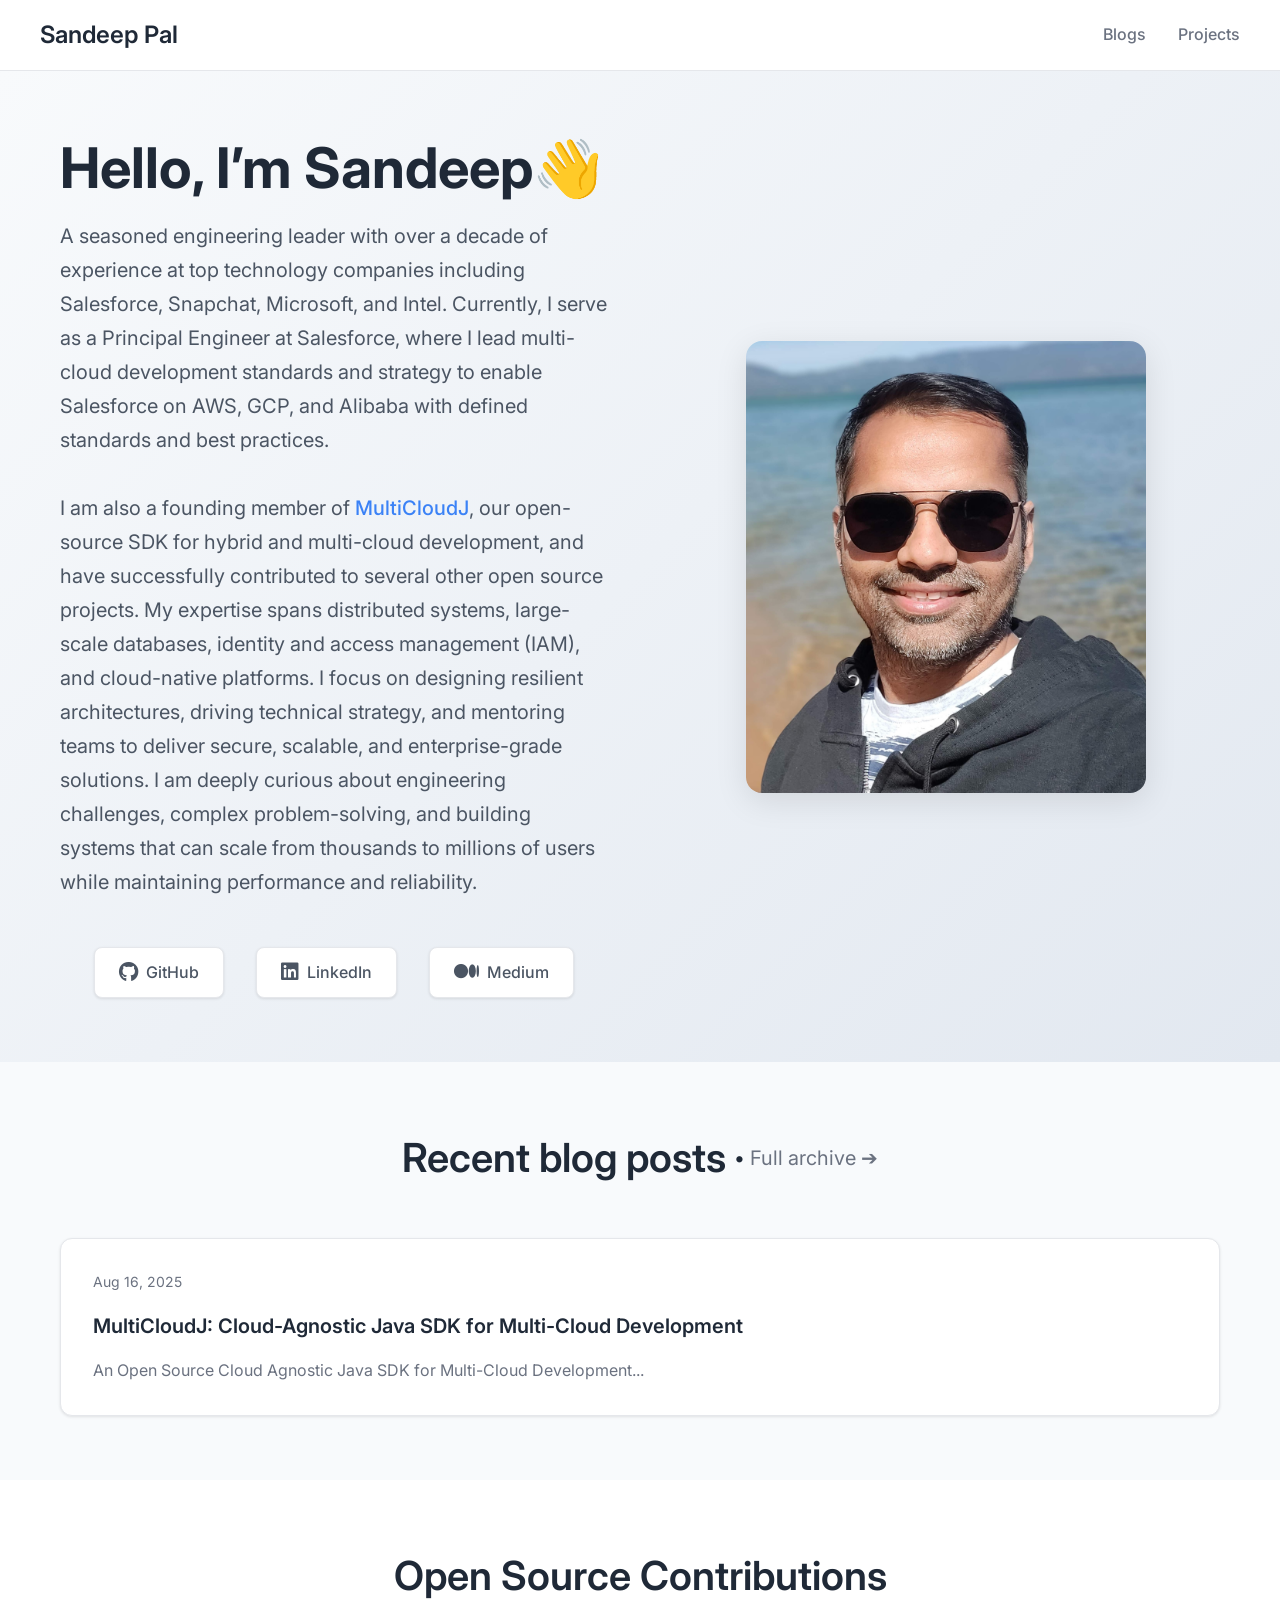
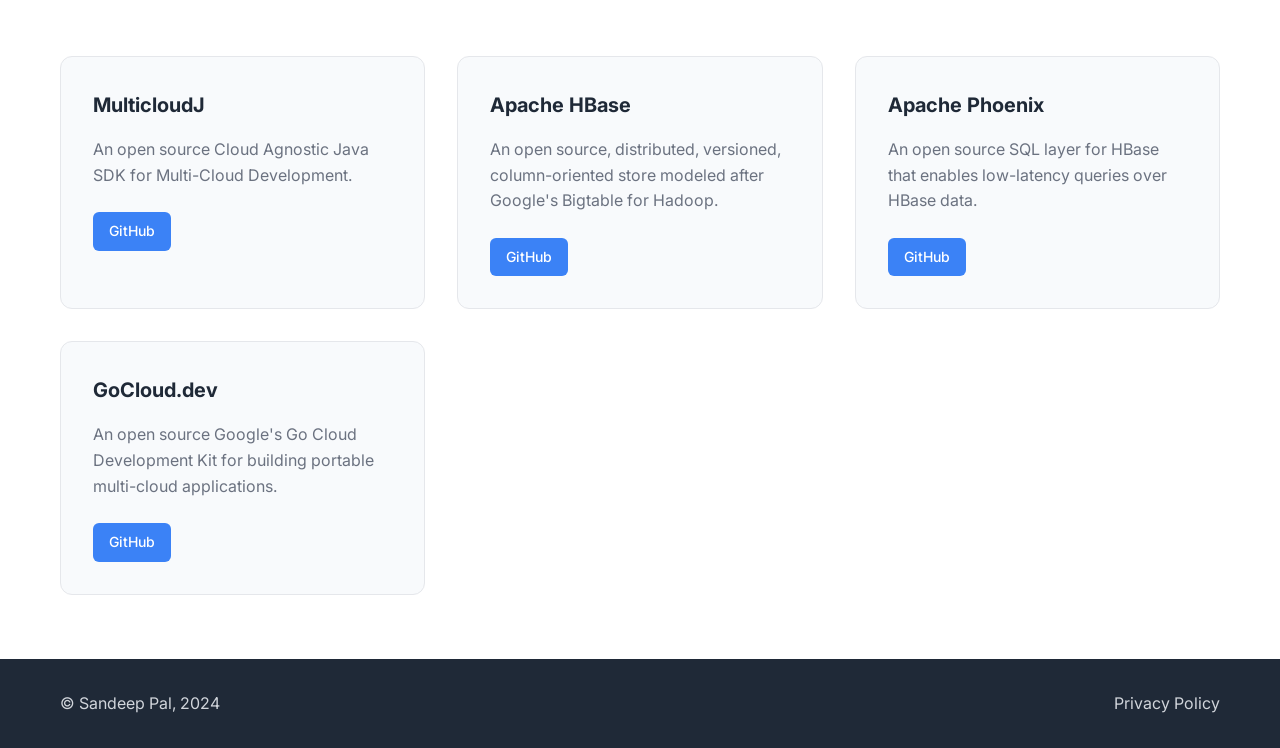
==== index.html @ f93123c7 "my personal website" ====
<!DOCTYPE html>
<html lang="en">
<head>
    <meta charset="UTF-8">
    <meta name="viewport" content="width=device-width, initial-scale=1.0">
    <title>Sandeep Pal - Personal Website</title>
    <link rel="stylesheet" href="styles.css">
    <link href="https://fonts.googleapis.com/css2?family=Inter:wght@300;400;500;600;700&display=swap" rel="stylesheet">
    <link rel="stylesheet" href="https://cdnjs.cloudflare.com/ajax/libs/font-awesome/6.0.0/css/all.min.css">
</head>
<body>
    <header>
        <nav>
            <div class="nav-container">
                <div class="logo">
                    <h2>Sandeep Pal</h2>
                </div>
                <ul class="nav-links">
                    <li><a href="#blogs">Blogs</a></li>
                    <li><a href="#projects">Projects</a></li>
                </ul>
                <div class="mobile-menu-btn">
                    <span></span>
                    <span></span>
                    <span></span>
                </div>
            </div>
        </nav>
    </header>

    <main>
        <section class="hero">
            <div class="container">
                <div class="hero-content">
                    <div class="hero-text">
                        <h1>Hello, I’m Sandeep👋</h1>
                        <p>
                            A seasoned engineering leader with over a decade of experience at top technology companies including Salesforce, Snapchat, Microsoft, and Intel. Currently, I serve as a Principal Engineer at Salesforce, where I lead multi-cloud development standards and strategy to enable Salesforce on AWS, GCP, and Alibaba with defined standards and best practices.
                        <br>   <br>
                            I am also a founding member of <a href="https://github.com/salesforce/multicloudj" target="_blank" class="inline-link">MultiCloudJ</a>, our open-source SDK for hybrid and multi-cloud development, and have successfully contributed to several other open source projects. My expertise spans distributed systems, large-scale databases, identity and access management (IAM), and cloud-native platforms. I focus on designing resilient architectures, driving technical strategy, and mentoring teams to deliver secure, scalable, and enterprise-grade solutions. I am deeply curious about engineering challenges, complex problem-solving, and building systems that can scale from thousands to millions of users while maintaining performance and reliability.                        </p>
                        <div class="social-links">
                            <a href="https://github.com/sandeepvinayak" target="_blank" class="social-link">
                                <i class="fab fa-github"></i>
                                <span>GitHub</span>
                            </a>
                            <a href="https://linkedin.com/in/pal-sandeep" target="_blank" class="social-link">
                                <i class="fab fa-linkedin"></i>
                                <span>LinkedIn</span>
                            </a>
                            <a href="https://medium.com/@sandeep-pal" target="_blank" class="social-link">
                                <i class="fab fa-medium"></i>
                                <span>Medium</span>
                            </a>
                        </div>
                    </div>
                    <div class="hero-image">
                        <img src="sp_final.jpg" alt="Sandeep Pal" />
                    </div>
                </div>
            </div>
        </section>



        <section class="recent-posts" id="blogs">
            <div class="container">
                <h2>Recent blog posts <span class="archive-link">• <a href="#full-archive">Full archive ➔</a></span></h2>
                <div class="posts-grid">
                    <article class="post-card">
                        <div class="post-date">Aug 16, 2025</div>
                        <h3><a href="https://medium.com/@sandeep-pal/multicloudj-cloud-agnostic-java-sdk-for-multi-cloud-development-33f94d4211eb">MultiCloudJ: Cloud-Agnostic Java SDK for Multi-Cloud Development</a></h3>
                        <p>An Open Source Cloud Agnostic Java SDK for Multi-Cloud Development...</p>
                    </article>
                </div>
            </div>
        </section>

        <section class="projects" id="projects">
            <div class="container">
                <h2>Open Source Contributions</h2>
                <div class="projects-grid">
                    <div class="project-card">
                        <h3>MulticloudJ</h3>
                        <p>An open source Cloud Agnostic Java SDK for Multi-Cloud Development.</p>
                        <div class="project-links">
                            <a href="https://github.com/salesforce/multicloudj" target="_blank" class="project-link">GitHub</a>
                        </div>
                    </div>
                    <div class="project-card">
                        <h3>Apache HBase</h3>
                        <p>An open source, distributed, versioned, column-oriented store modeled after Google's Bigtable for Hadoop.</p>
                        <div class="project-links">
                            <a href="https://github.com/apache/hbase" target="_blank" class="project-link">GitHub</a>
                        </div>
                    </div>
                    <div class="project-card">
                        <h3>Apache Phoenix</h3>
                        <p>An open source SQL layer for HBase that enables low-latency queries over HBase data.</p>
                        <div class="project-links">
                            <a href="https://github.com/apache/phoenix" target="_blank" class="project-link">GitHub</a>
                        </div>
                    </div>
                    <div class="project-card">
                        <h3>GoCloud.dev</h3>
                        <p>An open source Google's Go Cloud Development Kit for building portable multi-cloud applications.</p>
                        <div class="project-links">
                            <a href="https://github.com/google/go-cloud" target="_blank" class="project-link">GitHub</a>
                        </div>
                    </div>
                </div>
            </div>
        </section>


    </main>

    <footer>
        <div class="container">
            <div class="footer-content">
                <p>&copy; Sandeep Pal, 2024</p>
                <div class="footer-links">
                    <a href="#">Privacy Policy</a>
                </div>
            </div>
        </div>
    </footer>

    <script src="script.js"></script>
</body>
</html>
---- styles.css ----
/* Reset and base styles */
* {
    margin: 0;
    padding: 0;
    box-sizing: border-box;
}

body {
    font-family: 'Inter', -apple-system, BlinkMacSystemFont, 'Segoe UI', Roboto, sans-serif;
    line-height: 1.6;
    color: #333;
    background-color: #ffffff;
}

.container {
    max-width: 1200px;
    margin: 0 auto;
    padding: 0 20px;
    width: 100%;
}

/* Navigation */
header {
    background: #ffffff;
    border-bottom: 1px solid #e5e7eb;
    position: sticky;
    top: 0;
    z-index: 100;
}

nav {
    padding: 1rem 0;
}

.nav-container {
    display: flex;
    justify-content: space-between;
    align-items: center;
    max-width: 1200px;
    margin: 0 auto;
    width: 100%;
}

.logo h2 {
    font-weight: 600;
    color: #1f2937;
    font-size: 1.5rem;
}

.nav-links {
    display: flex;
    list-style: none;
    gap: 2rem;
    margin-left: auto;
}

.nav-links a {
    text-decoration: none;
    color: #6b7280;
    font-weight: 500;
    transition: color 0.3s ease;
}

.nav-links a:hover {
    color: #1f2937;
}

.mobile-menu-btn {
    display: none;
    flex-direction: column;
    cursor: pointer;
    gap: 4px;
}

.mobile-menu-btn span {
    width: 25px;
    height: 3px;
    background-color: #6b7280;
    transition: 0.3s;
}

/* Hero Section */
.hero {
    padding: 4rem 0;
    background: linear-gradient(135deg, #f8fafc 0%, #e2e8f0 100%);
}

.hero-content {
    display: flex;
    align-items: center;
    gap: 4rem;
    max-width: 1200px;
    margin: 0 auto;
}

.hero-text {
    flex: 1;
    text-align: left;
}

.hero-image {
    flex: 1;
    display: flex;
    justify-content: center;
    align-items: center;
}

.hero-image img {
    width: 100%;
    max-width: 400px;
    height: auto;
    border-radius: 16px;
    box-shadow: 0 8px 32px rgba(0, 0, 0, 0.1);
}

.hero h1 {
    font-size: 3.5rem;
    font-weight: 700;
    color: #1f2937;
    margin-bottom: 1rem;
    line-height: 1.2;
}

.hero h3 {
    font-size: 1.5rem;
    font-weight: 400;
    color: #6b7280;
    margin-bottom: 2rem;
    font-style: italic;
}

.hero p {
    font-size: 1.25rem;
    color: #4b5563;
    margin-bottom: 3rem;
    line-height: 1.7;
}

.inline-link {
    color: #3b82f6;
    text-decoration: none;
    font-weight: 500;
    transition: color 0.3s ease;
}

.inline-link:hover {
    color: #2563eb;
    text-decoration: underline;
}

.social-links {
    display: flex;
    justify-content: center;
    gap: 2rem;
    flex-wrap: wrap;
}

.social-link {
    display: flex;
    align-items: center;
    gap: 0.5rem;
    padding: 0.75rem 1.5rem;
    background: #ffffff;
    border: 1px solid #e5e7eb;
    border-radius: 8px;
    text-decoration: none;
    color: #4b5563;
    font-weight: 500;
    transition: all 0.3s ease;
    box-shadow: 0 1px 3px rgba(0, 0, 0, 0.1);
}

.social-link:hover {
    transform: translateY(-2px);
    box-shadow: 0 4px 12px rgba(0, 0, 0, 0.15);
    border-color: #d1d5db;
}

.social-link i {
    font-size: 1.25rem;
}

/* Sections */
section {
    padding: 4rem 0;
}

section h2 {
    font-size: 2.5rem;
    font-weight: 600;
    color: #1f2937;
    margin-bottom: 1rem;
    text-align: center;
}

.section-subtitle {
    text-align: center;
    color: #6b7280;
    font-size: 1.125rem;
    margin-bottom: 3rem;
}

/* About Section */
.about {
    background: #ffffff;
}

.about-content {
    max-width: 800px;
    margin: 0 auto;
    text-align: center;
}

.about-content p {
    font-size: 1.125rem;
    color: #4b5563;
    margin-bottom: 1.5rem;
    line-height: 1.7;
}

/* Recent Posts */
.recent-posts {
    background: #f8fafc;
}

.recent-posts h2 {
    display: flex;
    align-items: center;
    justify-content: center;
    gap: 0.5rem;
}

.archive-link {
    font-size: 1.25rem;
    font-weight: 400;
}

.archive-link a {
    color: #6b7280;
    text-decoration: none;
    transition: color 0.3s ease;
}

.archive-link a:hover {
    color: #1f2937;
}

.posts-grid {
    display: grid;
    grid-template-columns: repeat(auto-fit, minmax(350px, 1fr));
    gap: 2rem;
    margin-top: 3rem;
}

.post-card {
    background: #ffffff;
    padding: 2rem;
    border-radius: 12px;
    border: 1px solid #e5e7eb;
    transition: all 0.3s ease;
    box-shadow: 0 1px 3px rgba(0, 0, 0, 0.1);
}

.post-card:hover {
    transform: translateY(-4px);
    box-shadow: 0 8px 25px rgba(0, 0, 0, 0.15);
}

.post-date {
    color: #6b7280;
    font-size: 0.875rem;
    margin-bottom: 1rem;
}

.post-card h3 {
    margin-bottom: 1rem;
}

.post-card h3 a {
    color: #1f2937;
    text-decoration: none;
    font-size: 1.25rem;
    font-weight: 600;
    transition: color 0.3s ease;
}

.post-card h3 a:hover {
    color: #3b82f6;
}

.post-card p {
    color: #6b7280;
    line-height: 1.6;
}

/* Projects Section */
.projects {
    background: #ffffff;
}

.projects-grid {
    display: grid;
    grid-template-columns: repeat(auto-fit, minmax(300px, 1fr));
    gap: 2rem;
    margin-top: 3rem;
}

.project-card {
    background: #f8fafc;
    padding: 2rem;
    border-radius: 12px;
    border: 1px solid #e5e7eb;
    transition: all 0.3s ease;
}

.project-card:hover {
    transform: translateY(-4px);
    box-shadow: 0 8px 25px rgba(0, 0, 0, 0.1);
}

.project-card h3 {
    color: #1f2937;
    margin-bottom: 1rem;
    font-size: 1.25rem;
}

.project-card p {
    color: #6b7280;
    margin-bottom: 1.5rem;
    line-height: 1.6;
}

.project-links {
    display: flex;
    gap: 1rem;
}

.project-link {
    padding: 0.5rem 1rem;
    background: #3b82f6;
    color: #ffffff;
    text-decoration: none;
    border-radius: 6px;
    font-size: 0.875rem;
    font-weight: 500;
    transition: background-color 0.3s ease;
}

.project-link:hover {
    background: #2563eb;
}

/* Newsletter Section */
.newsletter {
    background: linear-gradient(135deg, #1f2937 0%, #374151 100%);
    color: #ffffff;
}

.newsletter-content {
    text-align: center;
    max-width: 600px;
    margin: 0 auto;
}

.newsletter h2 {
    color: #ffffff;
    margin-bottom: 1rem;
}

.newsletter p {
    color: #d1d5db;
    margin-bottom: 2rem;
    font-size: 1.125rem;
}

.newsletter-form {
    display: flex;
    gap: 1rem;
    max-width: 400px;
    margin: 0 auto;
}

.newsletter-form input {
    flex: 1;
    padding: 0.75rem 1rem;
    border: none;
    border-radius: 6px;
    font-size: 1rem;
}

.newsletter-form button {
    padding: 0.75rem 1.5rem;
    background: #3b82f6;
    color: #ffffff;
    border: none;
    border-radius: 6px;
    font-size: 1rem;
    font-weight: 500;
    cursor: pointer;
    transition: background-color 0.3s ease;
}

.newsletter-form button:hover {
    background: #2563eb;
}

/* Footer */
footer {
    background: #1f2937;
    color: #d1d5db;
    padding: 2rem 0;
}

.footer-content {
    display: flex;
    justify-content: space-between;
    align-items: center;
    flex-wrap: wrap;
    gap: 1rem;
}

.footer-links {
    display: flex;
    gap: 2rem;
}

.footer-links a {
    color: #d1d5db;
    text-decoration: none;
    transition: color 0.3s ease;
}

.footer-links a:hover {
    color: #ffffff;
}

/* Responsive Design */
@media (max-width: 768px) {
    .nav-container {
        padding: 0 20px;
    }
    
    .nav-links {
        display: none;
    }
    
    .mobile-menu-btn {
        display: flex;
    }
    
    .hero-content {
        flex-direction: column;
        gap: 2rem;
        text-align: center;
    }
    
    .hero-text {
        text-align: center;
    }
    
    .hero h1 {
        font-size: 2.5rem;
    }
    
    .hero h3 {
        font-size: 1.25rem;
    }
    
    .hero p {
        font-size: 1.125rem;
    }
    
    .social-links {
        flex-direction: column;
        align-items: center;
    }
    
    .posts-grid {
        grid-template-columns: 1fr;
    }
    
    .projects-grid {
        grid-template-columns: 1fr;
    }
    
    .newsletter-form {
        flex-direction: column;
    }
    
    .footer-content {
        flex-direction: column;
        text-align: center;
    }
    
    .footer-links {
        justify-content: center;
    }
}

@media (max-width: 480px) {
    .container {
        padding: 0 15px;
    }
    
    .hero {
        padding: 2rem 0;
    }
    
    section {
        padding: 2rem 0;
    }
    
    .hero h1 {
        font-size: 2rem;
    }
    
    .post-card,
    .project-card {
        padding: 1.5rem;
    }
}
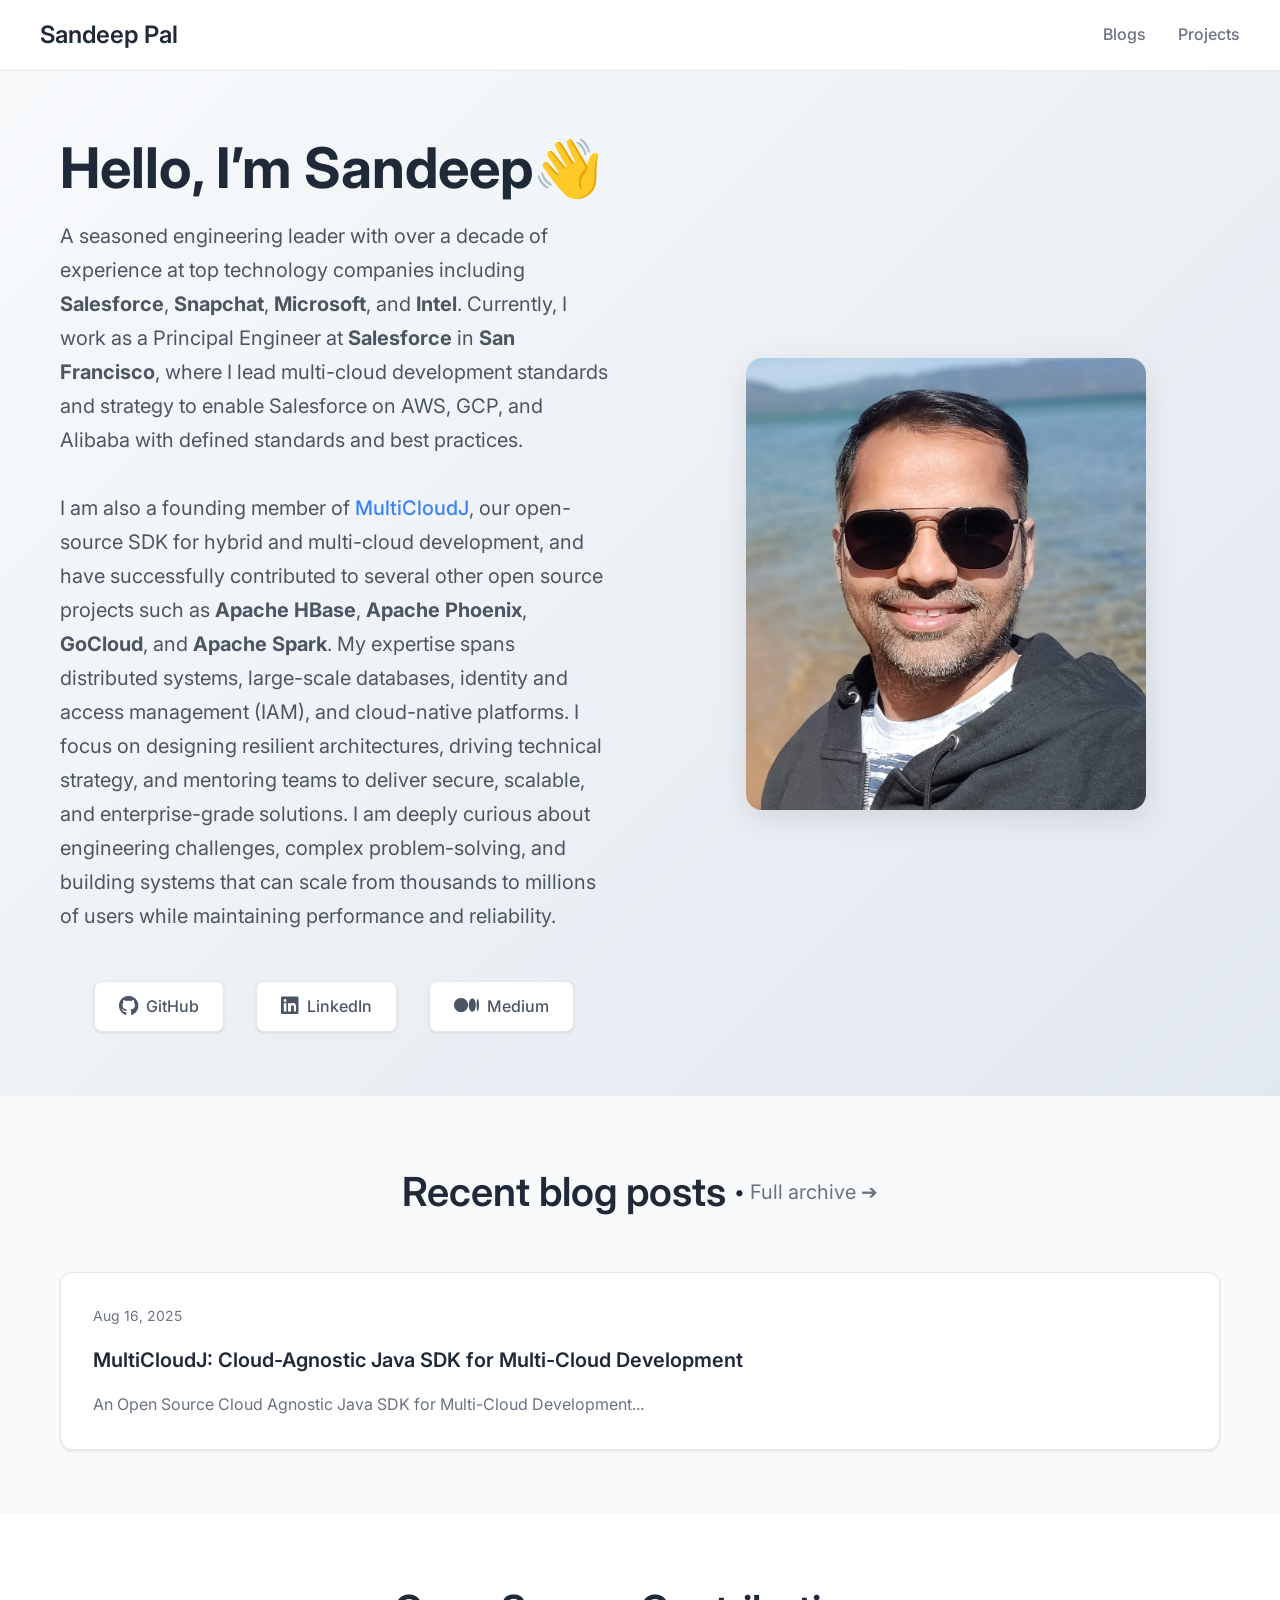
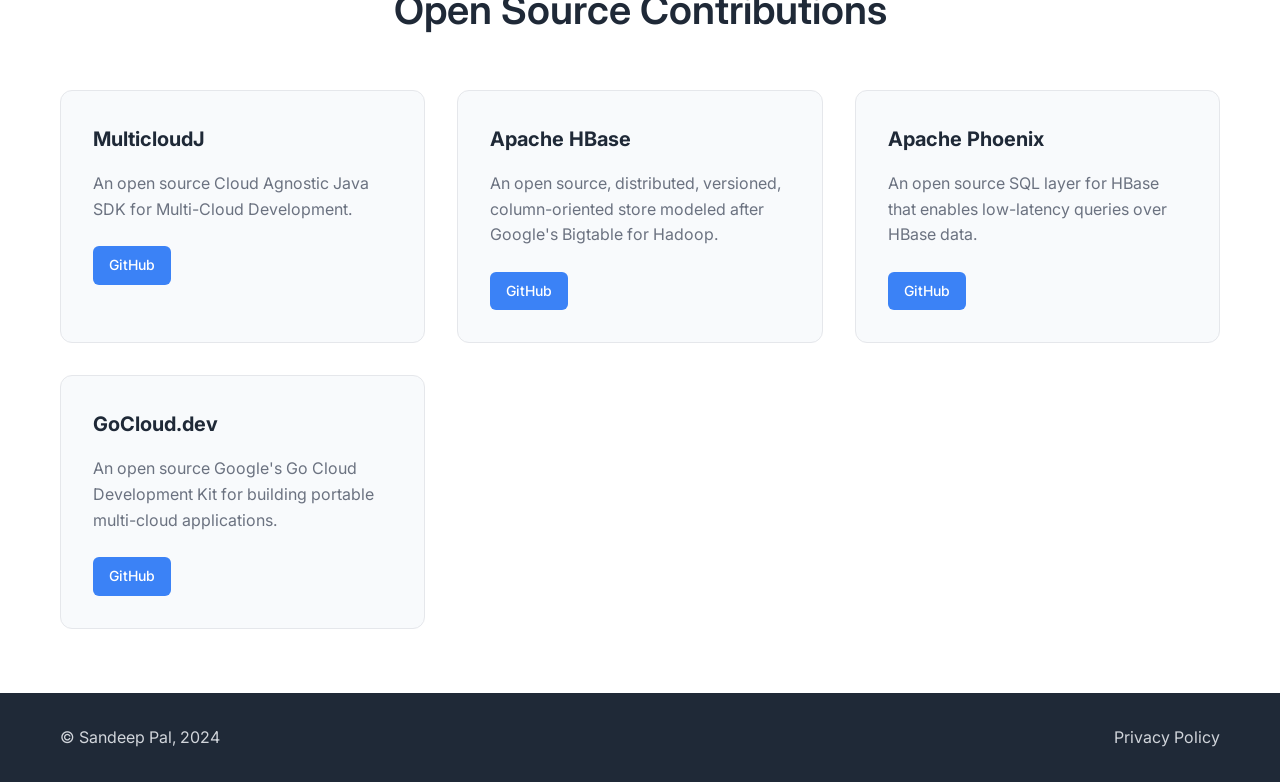
==== commit 71ea8283: "my personal website" ====
--- a/index.html
+++ b/index.html
@@ -35,9 +35,9 @@
                     <div class="hero-text">
                         <h1>Hello, I’m Sandeep👋</h1>
                         <p>
-                            A seasoned engineering leader with over a decade of experience at top technology companies including Salesforce, Snapchat, Microsoft, and Intel. Currently, I serve as a Principal Engineer at Salesforce, where I lead multi-cloud development standards and strategy to enable Salesforce on AWS, GCP, and Alibaba with defined standards and best practices.
+                            A seasoned engineering leader with over a decade of experience at top technology companies including <strong>Salesforce</strong>, <strong>Snapchat</strong>, <strong>Microsoft</strong>, and <strong>Intel</strong>. Currently, I work as a Principal Engineer at <strong>Salesforce</strong> in <strong>San Francisco</strong>, where I lead multi-cloud development standards and strategy to enable Salesforce on AWS, GCP, and Alibaba with defined standards and best practices.
                         <br>   <br>
-                            I am also a founding member of <a href="https://github.com/salesforce/multicloudj" target="_blank" class="inline-link">MultiCloudJ</a>, our open-source SDK for hybrid and multi-cloud development, and have successfully contributed to several other open source projects. My expertise spans distributed systems, large-scale databases, identity and access management (IAM), and cloud-native platforms. I focus on designing resilient architectures, driving technical strategy, and mentoring teams to deliver secure, scalable, and enterprise-grade solutions. I am deeply curious about engineering challenges, complex problem-solving, and building systems that can scale from thousands to millions of users while maintaining performance and reliability.                        </p>
+                            I am also a founding member of <a href="https://github.com/salesforce/multicloudj" target="_blank" class="inline-link">MultiCloudJ</a>, our open-source SDK for hybrid and multi-cloud development, and have successfully contributed to several other open source projects such as <strong>Apache HBase</strong>, <strong>Apache Phoenix</strong>, <strong>GoCloud</strong>, and <strong>Apache Spark</strong>. My expertise spans distributed systems, large-scale databases, identity and access management (IAM), and cloud-native platforms. I focus on designing resilient architectures, driving technical strategy, and mentoring teams to deliver secure, scalable, and enterprise-grade solutions. I am deeply curious about engineering challenges, complex problem-solving, and building systems that can scale from thousands to millions of users while maintaining performance and reliability.                        </p>
                         <div class="social-links">
                             <a href="https://github.com/sandeepvinayak" target="_blank" class="social-link">
                                 <i class="fab fa-github"></i>
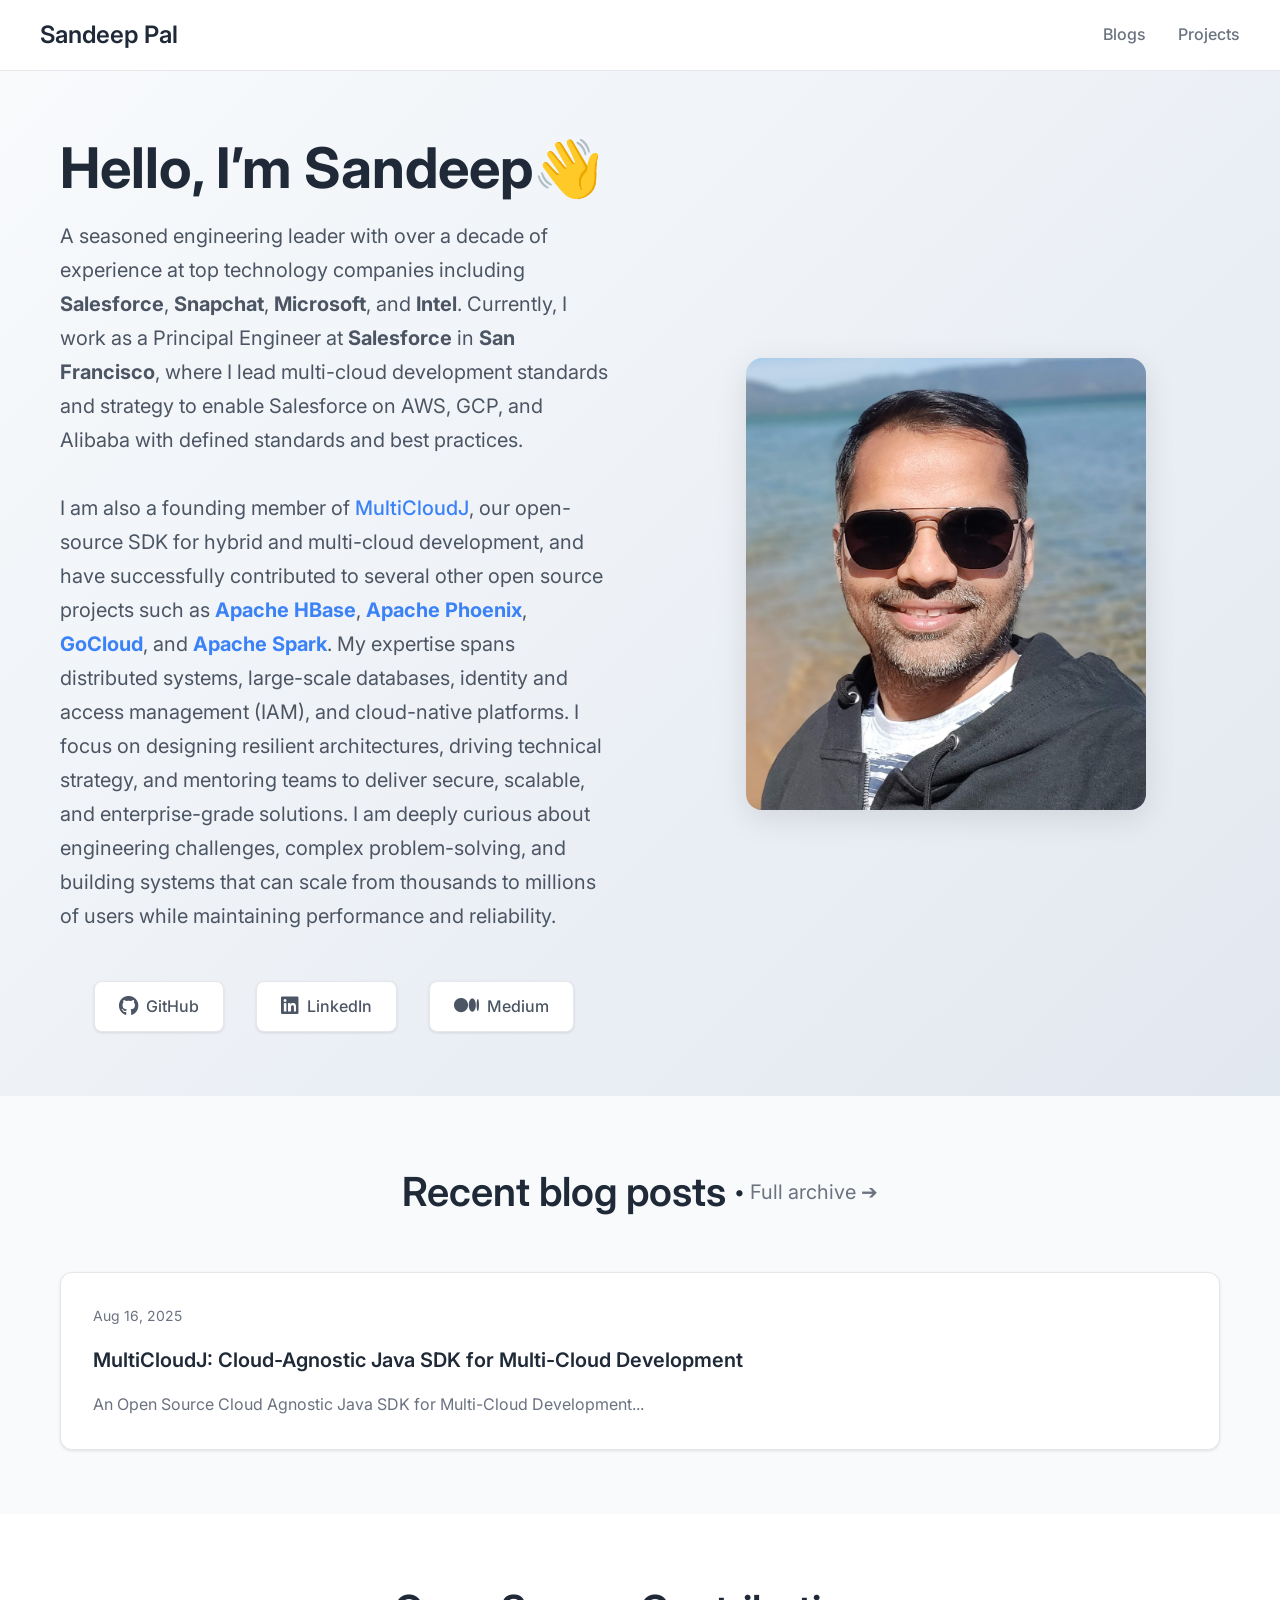
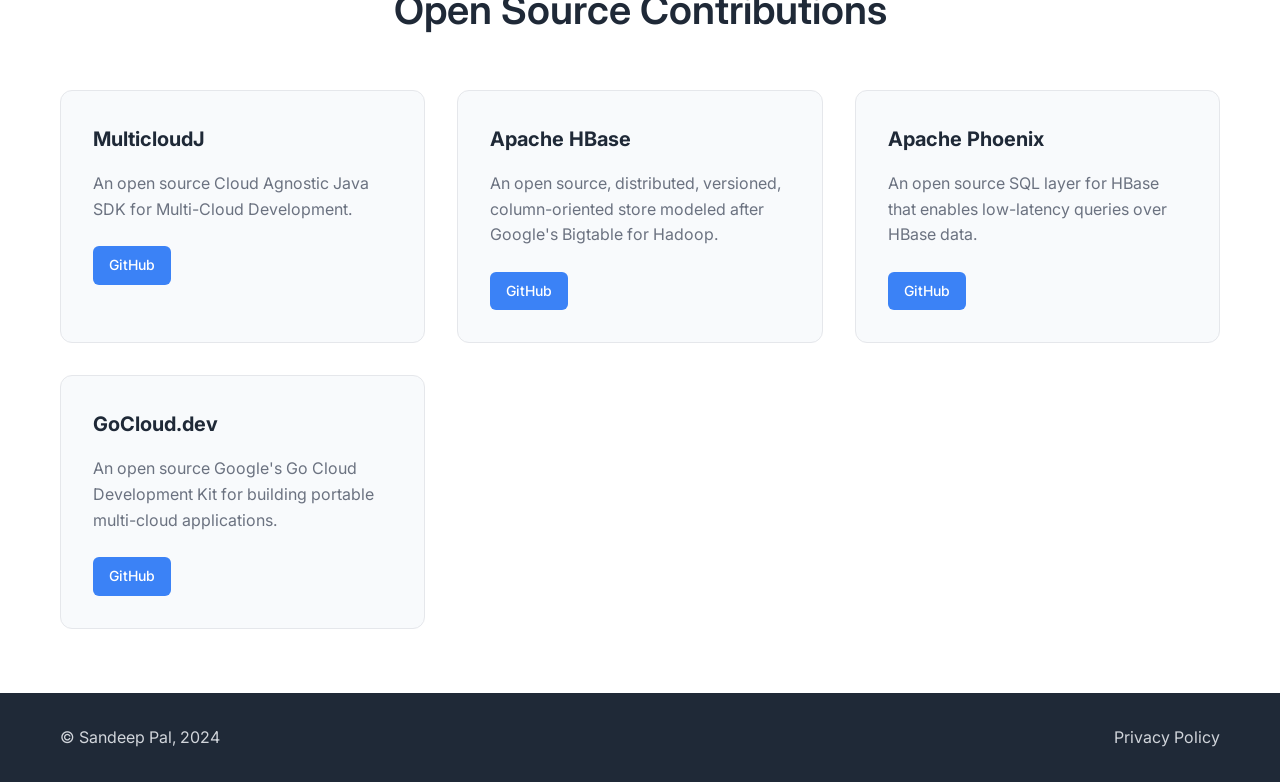
==== commit 4f2e30b5: "my personal website" ====
--- a/index.html
+++ b/index.html
@@ -37,7 +37,7 @@
                         <p>
                             A seasoned engineering leader with over a decade of experience at top technology companies including <strong>Salesforce</strong>, <strong>Snapchat</strong>, <strong>Microsoft</strong>, and <strong>Intel</strong>. Currently, I work as a Principal Engineer at <strong>Salesforce</strong> in <strong>San Francisco</strong>, where I lead multi-cloud development standards and strategy to enable Salesforce on AWS, GCP, and Alibaba with defined standards and best practices.
                         <br>   <br>
-                            I am also a founding member of <a href="https://github.com/salesforce/multicloudj" target="_blank" class="inline-link">MultiCloudJ</a>, our open-source SDK for hybrid and multi-cloud development, and have successfully contributed to several other open source projects such as <strong>Apache HBase</strong>, <strong>Apache Phoenix</strong>, <strong>GoCloud</strong>, and <strong>Apache Spark</strong>. My expertise spans distributed systems, large-scale databases, identity and access management (IAM), and cloud-native platforms. I focus on designing resilient architectures, driving technical strategy, and mentoring teams to deliver secure, scalable, and enterprise-grade solutions. I am deeply curious about engineering challenges, complex problem-solving, and building systems that can scale from thousands to millions of users while maintaining performance and reliability.                        </p>
+                            I am also a founding member of <a href="https://github.com/salesforce/multicloudj" target="_blank" class="inline-link">MultiCloudJ</a>, our open-source SDK for hybrid and multi-cloud development, and have successfully contributed to several other open source projects such as <a href="https://github.com/apache/hbase" target="_blank" class="inline-link"><strong>Apache HBase</strong></a>, <a href="https://github.com/apache/phoenix" target="_blank" class="inline-link"><strong>Apache Phoenix</strong></a>, <a href="https://github.com/google/go-cloud" target="_blank" class="inline-link"><strong>GoCloud</strong></a>, and <a href="https://github.com/apache/spark" target="_blank" class="inline-link"><strong>Apache Spark</strong></a>. My expertise spans distributed systems, large-scale databases, identity and access management (IAM), and cloud-native platforms. I focus on designing resilient architectures, driving technical strategy, and mentoring teams to deliver secure, scalable, and enterprise-grade solutions. I am deeply curious about engineering challenges, complex problem-solving, and building systems that can scale from thousands to millions of users while maintaining performance and reliability.                        </p>
                         <div class="social-links">
                             <a href="https://github.com/sandeepvinayak" target="_blank" class="social-link">
                                 <i class="fab fa-github"></i>
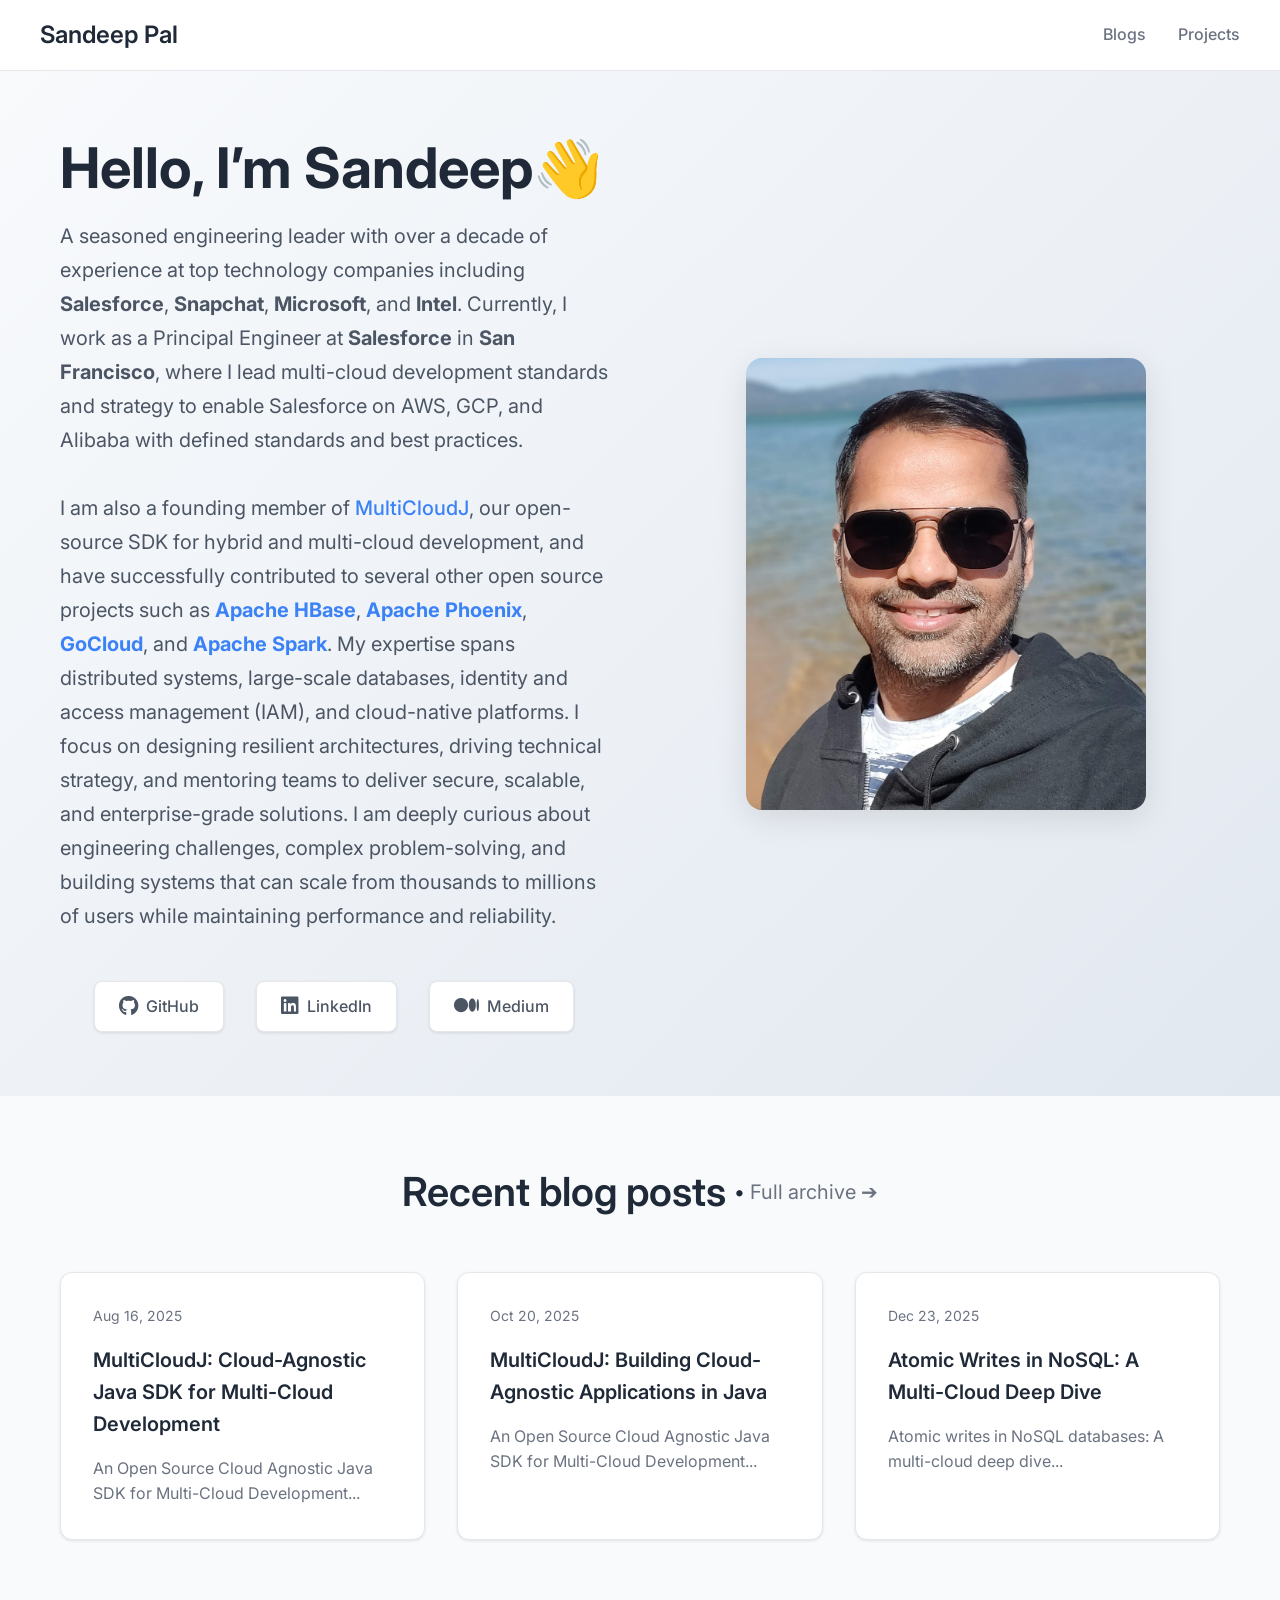
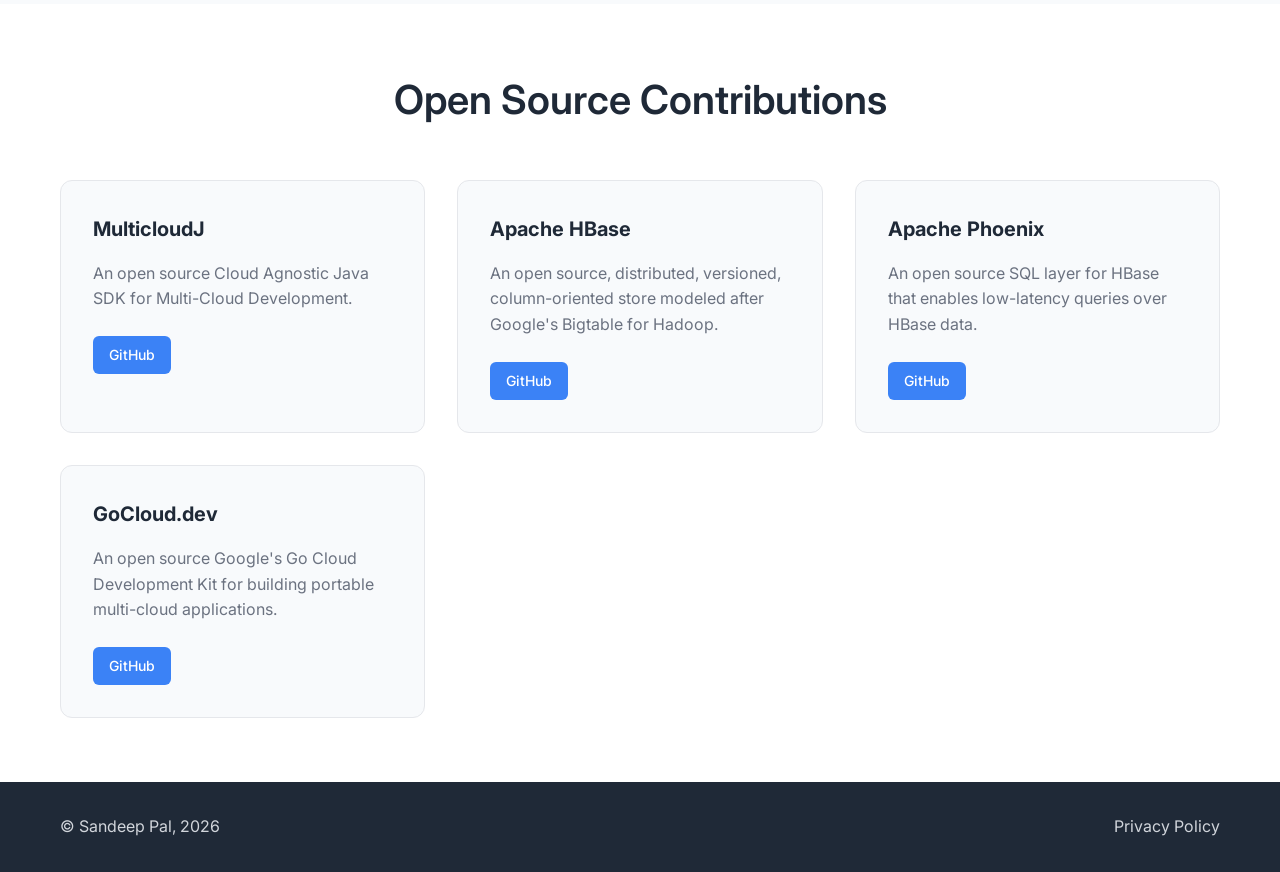
==== commit 87938194: "0124 site push" ====
--- a/index.html
+++ b/index.html
@@ -71,6 +71,16 @@
                         <h3><a href="https://medium.com/@sandeep-pal/multicloudj-cloud-agnostic-java-sdk-for-multi-cloud-development-33f94d4211eb">MultiCloudJ: Cloud-Agnostic Java SDK for Multi-Cloud Development</a></h3>
                         <p>An Open Source Cloud Agnostic Java SDK for Multi-Cloud Development...</p>
                     </article>
+                    <article class="post-card">
+                        <div class="post-date">Oct 20, 2025</div>
+                        <h3><a href="https://dzone.com/articles/multicloudj-cloud-agnostic-applications-java">MultiCloudJ: Building Cloud-Agnostic Applications in Java</a></h3>
+                        <p>An Open Source Cloud Agnostic Java SDK for Multi-Cloud Development...</p>
+                    </article>
+                    <article class="post-card">
+                        <div class="post-date">Dec 23, 2025</div>
+                        <h3><a href="https://dzone.com/articles/atomic-writes-in-nosql-databases">Atomic Writes in NoSQL: A Multi-Cloud Deep Dive</a></h3>
+                        <p>Atomic writes in NoSQL databases: A multi-cloud deep dive...</p>
+                    </article>
                 </div>
             </div>
         </section>
@@ -117,7 +127,7 @@
     <footer>
         <div class="container">
             <div class="footer-content">
-                <p>&copy; Sandeep Pal, 2024</p>
+                <p>&copy; Sandeep Pal, 2026</p>
                 <div class="footer-links">
                     <a href="#">Privacy Policy</a>
                 </div>
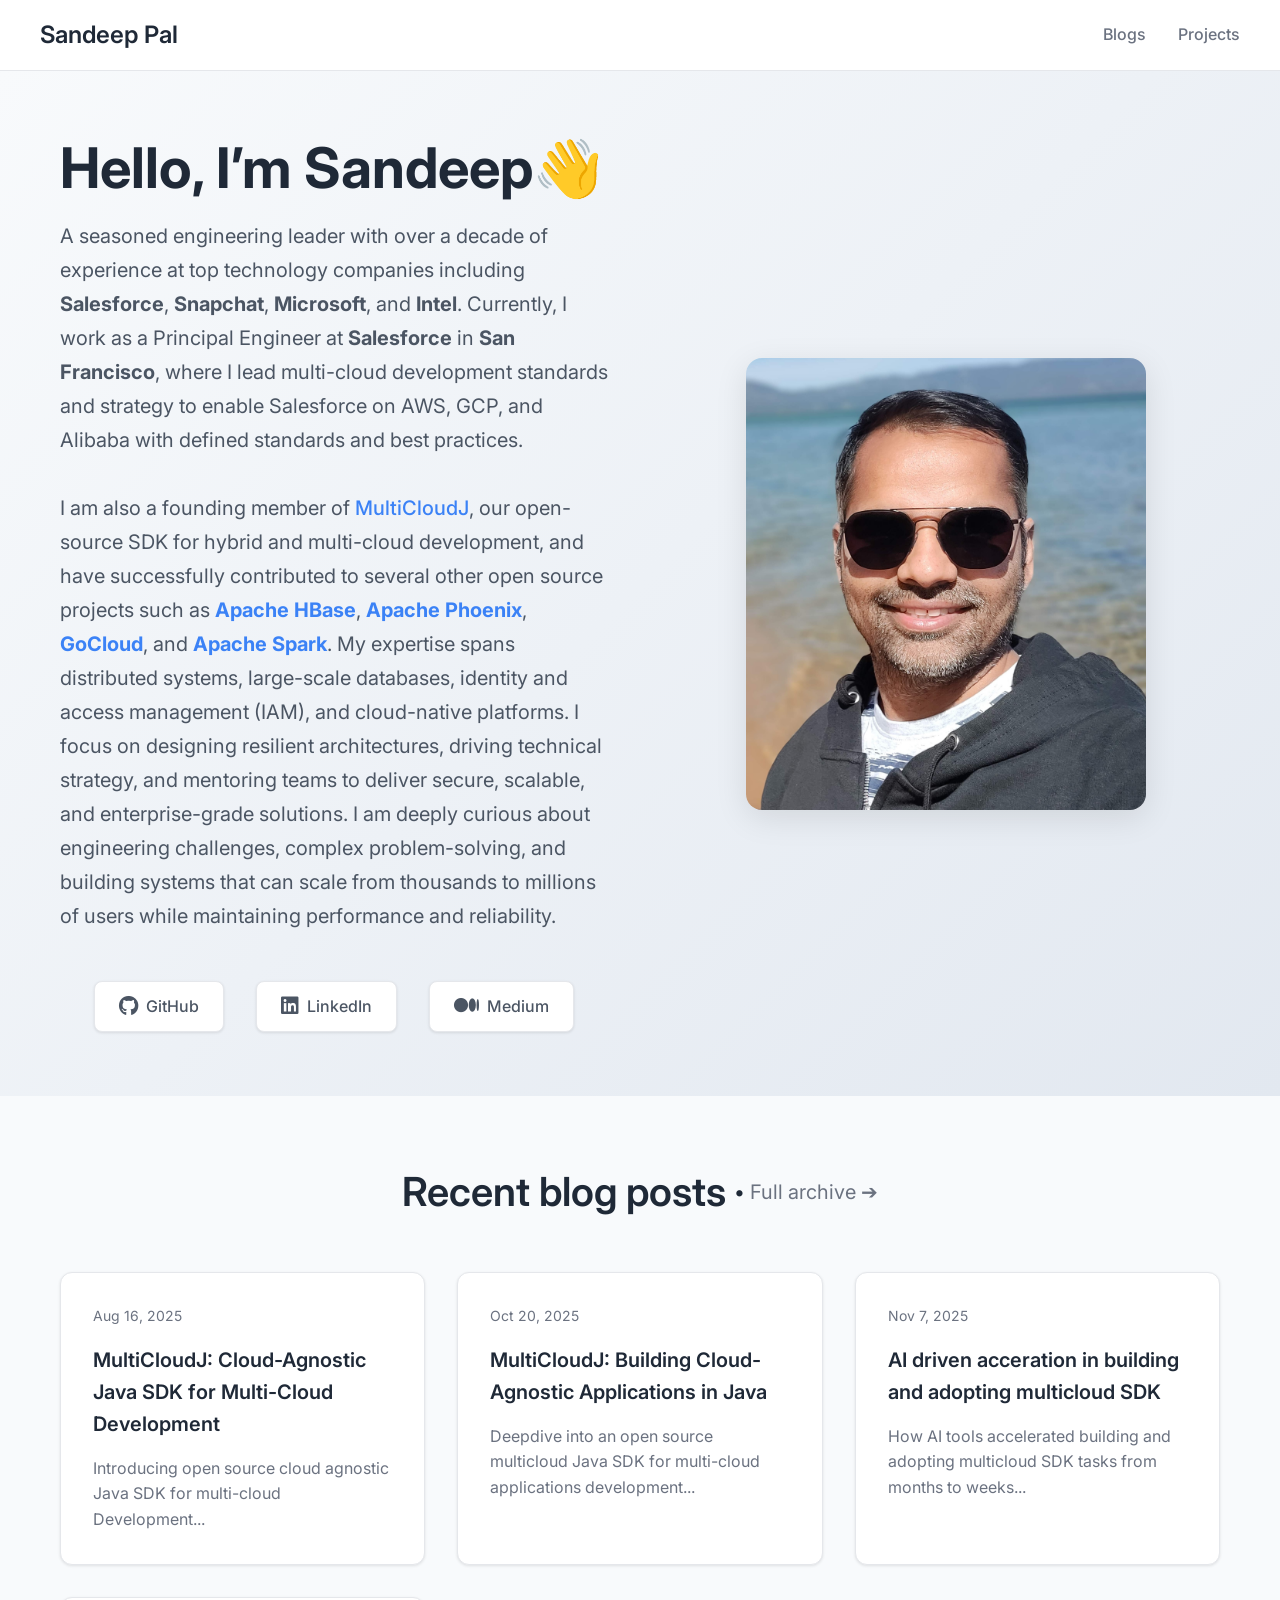
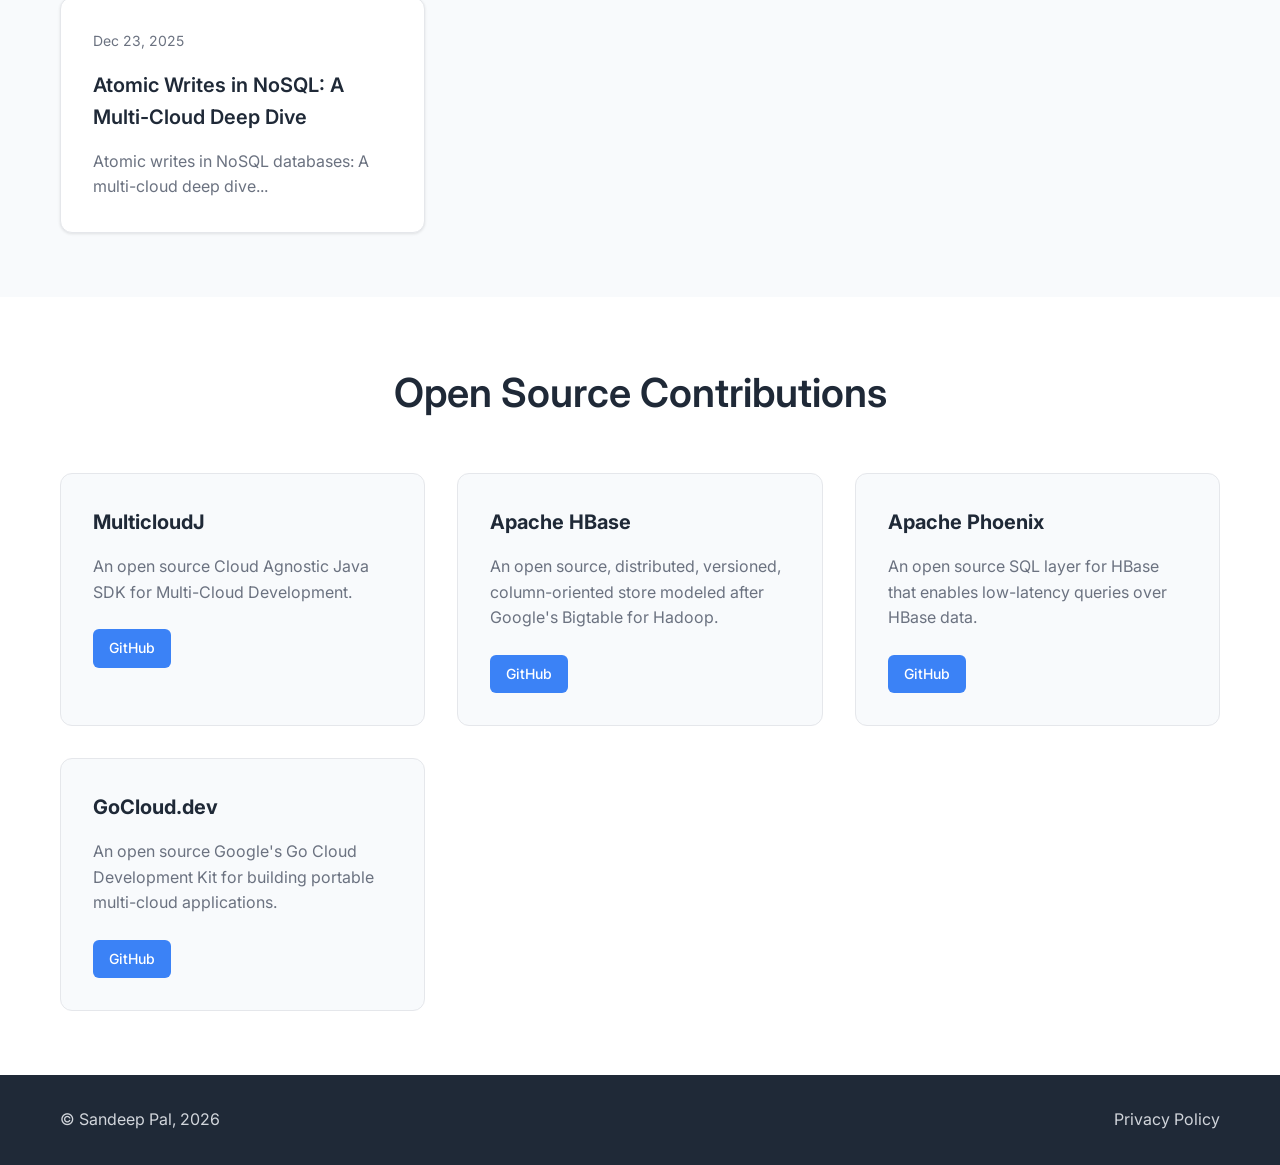
==== commit ced0ef47: "0124 site push" ====
--- a/index.html
+++ b/index.html
@@ -69,12 +69,17 @@
                     <article class="post-card">
                         <div class="post-date">Aug 16, 2025</div>
                         <h3><a href="https://medium.com/@sandeep-pal/multicloudj-cloud-agnostic-java-sdk-for-multi-cloud-development-33f94d4211eb">MultiCloudJ: Cloud-Agnostic Java SDK for Multi-Cloud Development</a></h3>
-                        <p>An Open Source Cloud Agnostic Java SDK for Multi-Cloud Development...</p>
+                        <p>Introducing open source cloud agnostic Java SDK for multi-cloud Development...</p>
                     </article>
                     <article class="post-card">
                         <div class="post-date">Oct 20, 2025</div>
                         <h3><a href="https://dzone.com/articles/multicloudj-cloud-agnostic-applications-java">MultiCloudJ: Building Cloud-Agnostic Applications in Java</a></h3>
-                        <p>An Open Source Cloud Agnostic Java SDK for Multi-Cloud Development...</p>
+                        <p>Deepdive into an open source multicloud Java SDK for multi-cloud applications development...</p>
+                    </article>
+                    <article class="post-card">
+                        <div class="post-date">Nov 7, 2025</div>
+                        <h3><a href="https://engineering.salesforce.com/how-ai-tools-accelerated-building-and-adopting-cloud-agnostic-sdk-tasks-from-months-to-weeks/">AI driven acceration in building and adopting multicloud SDK</a></h3>
+                        <p>How AI tools accelerated building and adopting multicloud SDK tasks from months to weeks...</p>
                     </article>
                     <article class="post-card">
                         <div class="post-date">Dec 23, 2025</div>
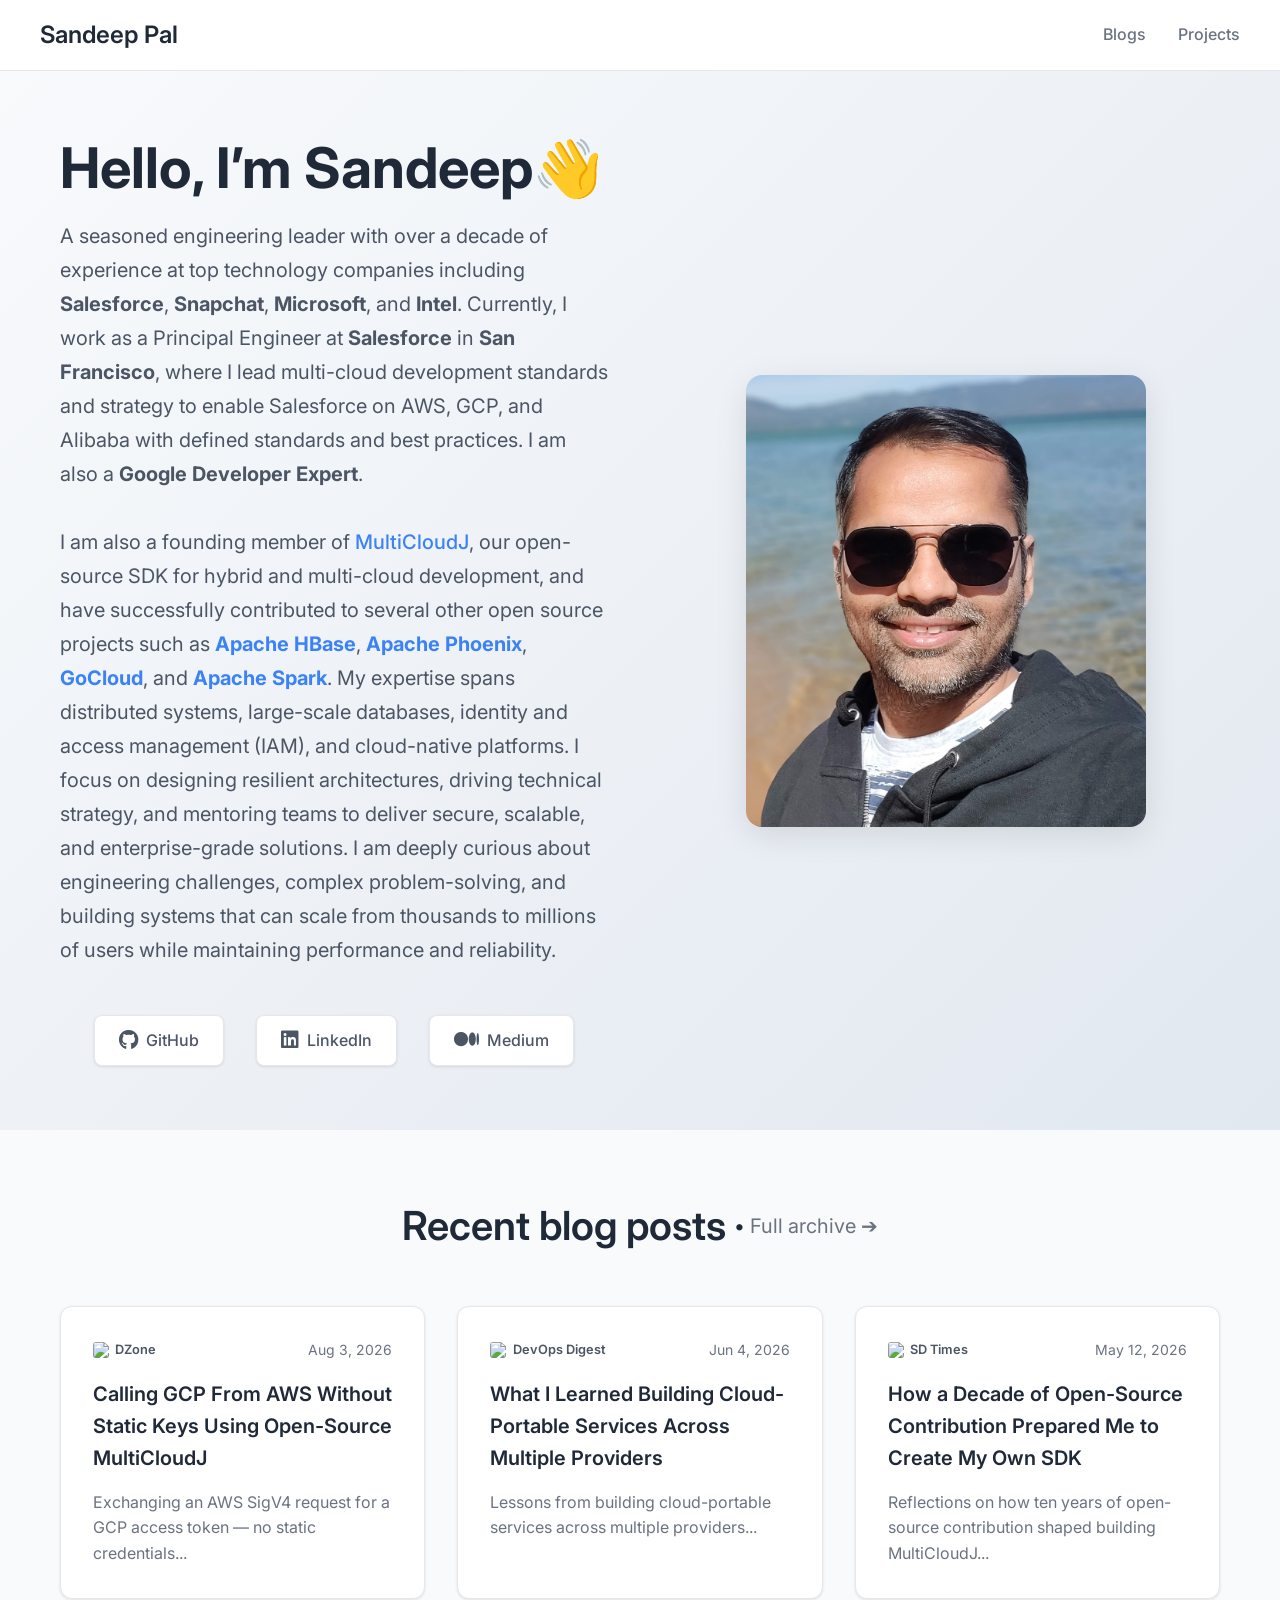
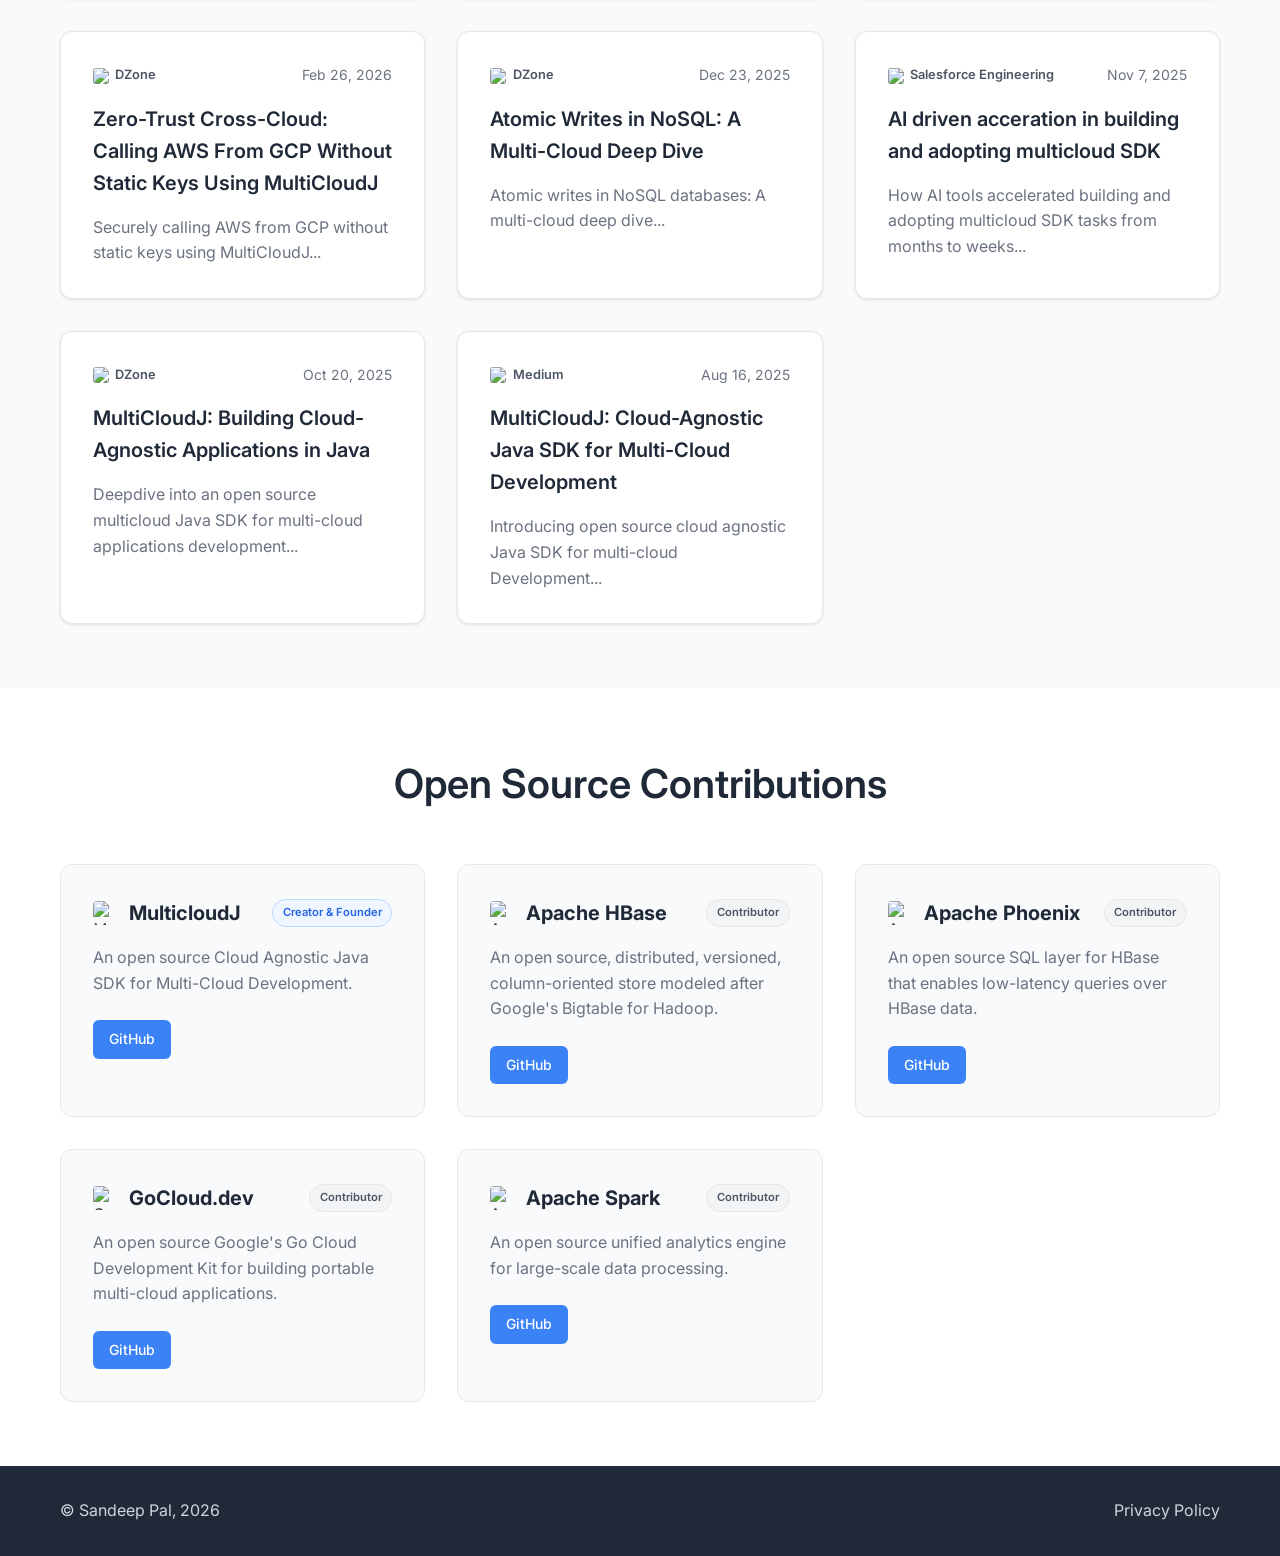
==== commit 8875492f: "Add GDE mention, blog source logos, and open-source role badges - Note Google Developer Expert in in" ====
--- a/index.html
+++ b/index.html
@@ -35,7 +35,7 @@
                     <div class="hero-text">
                         <h1>Hello, I’m Sandeep👋</h1>
                         <p>
-                            A seasoned engineering leader with over a decade of experience at top technology companies including <strong>Salesforce</strong>, <strong>Snapchat</strong>, <strong>Microsoft</strong>, and <strong>Intel</strong>. Currently, I work as a Principal Engineer at <strong>Salesforce</strong> in <strong>San Francisco</strong>, where I lead multi-cloud development standards and strategy to enable Salesforce on AWS, GCP, and Alibaba with defined standards and best practices.
+                            A seasoned engineering leader with over a decade of experience at top technology companies including <strong>Salesforce</strong>, <strong>Snapchat</strong>, <strong>Microsoft</strong>, and <strong>Intel</strong>. Currently, I work as a Principal Engineer at <strong>Salesforce</strong> in <strong>San Francisco</strong>, where I lead multi-cloud development standards and strategy to enable Salesforce on AWS, GCP, and Alibaba with defined standards and best practices. I am also a <strong>Google Developer Expert</strong>.
                         <br>   <br>
                             I am also a founding member of <a href="https://github.com/salesforce/multicloudj" target="_blank" class="inline-link">MultiCloudJ</a>, our open-source SDK for hybrid and multi-cloud development, and have successfully contributed to several other open source projects such as <a href="https://github.com/apache/hbase" target="_blank" class="inline-link"><strong>Apache HBase</strong></a>, <a href="https://github.com/apache/phoenix" target="_blank" class="inline-link"><strong>Apache Phoenix</strong></a>, <a href="https://github.com/google/go-cloud" target="_blank" class="inline-link"><strong>GoCloud</strong></a>, and <a href="https://github.com/apache/spark" target="_blank" class="inline-link"><strong>Apache Spark</strong></a>. My expertise spans distributed systems, large-scale databases, identity and access management (IAM), and cloud-native platforms. I focus on designing resilient architectures, driving technical strategy, and mentoring teams to deliver secure, scalable, and enterprise-grade solutions. I am deeply curious about engineering challenges, complex problem-solving, and building systems that can scale from thousands to millions of users while maintaining performance and reliability.                        </p>
                         <div class="social-links">
@@ -67,24 +67,68 @@
                 <h2>Recent blog posts <span class="archive-link">• <a href="#full-archive">Full archive ➔</a></span></h2>
                 <div class="posts-grid">
                     <article class="post-card">
-                        <div class="post-date">Aug 16, 2025</div>
+                        <div class="post-meta">
+                            <span class="post-source"><img src="https://www.google.com/s2/favicons?domain=dzone.com&sz=64" alt="DZone" class="post-source-logo" />DZone</span>
+                            <span class="post-date">Aug 3, 2026</span>
+                        </div>
+                        <h3><a href="https://dzone.com/articles/cross-cloud-aws-to-gcp">Calling GCP From AWS Without Static Keys Using Open-Source MultiCloudJ</a></h3>
+                        <p>Exchanging an AWS SigV4 request for a GCP access token — no static credentials...</p>
+                    </article>
+                    <article class="post-card">
+                        <div class="post-meta">
+                            <span class="post-source"><img src="https://www.google.com/s2/favicons?domain=devopsdigest.com&sz=64" alt="DevOps Digest" class="post-source-logo" />DevOps Digest</span>
+                            <span class="post-date">Jun 4, 2026</span>
+                        </div>
+                        <h3><a href="https://www.devopsdigest.com/what-i-learned-building-cloud-portable-services-across-multiple-providers">What I Learned Building Cloud-Portable Services Across Multiple Providers</a></h3>
+                        <p>Lessons from building cloud-portable services across multiple providers...</p>
+                    </article>
+                    <article class="post-card">
+                        <div class="post-meta">
+                            <span class="post-source"><img src="https://www.google.com/s2/favicons?domain=sdtimes.com&sz=64" alt="SD Times" class="post-source-logo" />SD Times</span>
+                            <span class="post-date">May 12, 2026</span>
+                        </div>
+                        <h3><a href="https://sdtimes.com/open-source/how-a-decade-of-open-source-contribution-prepared-me-to-create-my-own-sdk/">How a Decade of Open-Source Contribution Prepared Me to Create My Own SDK</a></h3>
+                        <p>Reflections on how ten years of open-source contribution shaped building MultiCloudJ...</p>
+                    </article>
+                    <article class="post-card">
+                        <div class="post-meta">
+                            <span class="post-source"><img src="https://www.google.com/s2/favicons?domain=dzone.com&sz=64" alt="DZone" class="post-source-logo" />DZone</span>
+                            <span class="post-date">Feb 26, 2026</span>
+                        </div>
+                        <h3><a href="https://dzone.com/articles/zero-trust-multicloud-aws-gcp-without-static-keys">Zero-Trust Cross-Cloud: Calling AWS From GCP Without Static Keys Using MultiCloudJ</a></h3>
+                        <p>Securely calling AWS from GCP without static keys using MultiCloudJ...</p>
+                    </article>
+                    <article class="post-card">
+                        <div class="post-meta">
+                            <span class="post-source"><img src="https://www.google.com/s2/favicons?domain=dzone.com&sz=64" alt="DZone" class="post-source-logo" />DZone</span>
+                            <span class="post-date">Dec 23, 2025</span>
+                        </div>
+                        <h3><a href="https://dzone.com/articles/atomic-writes-in-nosql-databases">Atomic Writes in NoSQL: A Multi-Cloud Deep Dive</a></h3>
+                        <p>Atomic writes in NoSQL databases: A multi-cloud deep dive...</p>
+                    </article>
+                    <article class="post-card">
+                        <div class="post-meta">
+                            <span class="post-source"><img src="https://www.google.com/s2/favicons?domain=engineering.salesforce.com&sz=64" alt="Salesforce Engineering" class="post-source-logo" />Salesforce Engineering</span>
+                            <span class="post-date">Nov 7, 2025</span>
+                        </div>
+                        <h3><a href="https://engineering.salesforce.com/how-ai-tools-accelerated-building-and-adopting-cloud-agnostic-sdk-tasks-from-months-to-weeks/">AI driven acceration in building and adopting multicloud SDK</a></h3>
+                        <p>How AI tools accelerated building and adopting multicloud SDK tasks from months to weeks...</p>
+                    </article>
+                    <article class="post-card">
+                        <div class="post-meta">
+                            <span class="post-source"><img src="https://www.google.com/s2/favicons?domain=dzone.com&sz=64" alt="DZone" class="post-source-logo" />DZone</span>
+                            <span class="post-date">Oct 20, 2025</span>
+                        </div>
+                        <h3><a href="https://dzone.com/articles/multicloudj-cloud-agnostic-applications-java">MultiCloudJ: Building Cloud-Agnostic Applications in Java</a></h3>
+                        <p>Deepdive into an open source multicloud Java SDK for multi-cloud applications development...</p>
+                    </article>
+                    <article class="post-card">
+                        <div class="post-meta">
+                            <span class="post-source"><img src="https://www.google.com/s2/favicons?domain=medium.com&sz=64" alt="Medium" class="post-source-logo" />Medium</span>
+                            <span class="post-date">Aug 16, 2025</span>
+                        </div>
                         <h3><a href="https://medium.com/@sandeep-pal/multicloudj-cloud-agnostic-java-sdk-for-multi-cloud-development-33f94d4211eb">MultiCloudJ: Cloud-Agnostic Java SDK for Multi-Cloud Development</a></h3>
                         <p>Introducing open source cloud agnostic Java SDK for multi-cloud Development...</p>
-                    </article>
-                    <article class="post-card">
-                        <div class="post-date">Oct 20, 2025</div>
-                        <h3><a href="https://dzone.com/articles/multicloudj-cloud-agnostic-applications-java">MultiCloudJ: Building Cloud-Agnostic Applications in Java</a></h3>
-                        <p>Deepdive into an open source multicloud Java SDK for multi-cloud applications development...</p>
-                    </article>
-                    <article class="post-card">
-                        <div class="post-date">Nov 7, 2025</div>
-                        <h3><a href="https://engineering.salesforce.com/how-ai-tools-accelerated-building-and-adopting-cloud-agnostic-sdk-tasks-from-months-to-weeks/">AI driven acceration in building and adopting multicloud SDK</a></h3>
-                        <p>How AI tools accelerated building and adopting multicloud SDK tasks from months to weeks...</p>
-                    </article>
-                    <article class="post-card">
-                        <div class="post-date">Dec 23, 2025</div>
-                        <h3><a href="https://dzone.com/articles/atomic-writes-in-nosql-databases">Atomic Writes in NoSQL: A Multi-Cloud Deep Dive</a></h3>
-                        <p>Atomic writes in NoSQL databases: A multi-cloud deep dive...</p>
                     </article>
                 </div>
             </div>
@@ -95,31 +139,58 @@
                 <h2>Open Source Contributions</h2>
                 <div class="projects-grid">
                     <div class="project-card">
-                        <h3>MulticloudJ</h3>
+                        <div class="project-header">
+                            <img src="https://www.google.com/s2/favicons?domain=github.com/salesforce/multicloudj&sz=64" alt="MultiCloudJ" class="project-logo" />
+                            <h3>MulticloudJ</h3>
+                            <span class="project-role">Creator &amp; Founder</span>
+                        </div>
                         <p>An open source Cloud Agnostic Java SDK for Multi-Cloud Development.</p>
                         <div class="project-links">
                             <a href="https://github.com/salesforce/multicloudj" target="_blank" class="project-link">GitHub</a>
                         </div>
                     </div>
                     <div class="project-card">
-                        <h3>Apache HBase</h3>
+                        <div class="project-header">
+                            <img src="https://www.google.com/s2/favicons?domain=hbase.apache.org&sz=64" alt="Apache HBase" class="project-logo" />
+                            <h3>Apache HBase</h3>
+                            <span class="project-role project-role-contributor">Contributor</span>
+                        </div>
                         <p>An open source, distributed, versioned, column-oriented store modeled after Google's Bigtable for Hadoop.</p>
                         <div class="project-links">
                             <a href="https://github.com/apache/hbase" target="_blank" class="project-link">GitHub</a>
                         </div>
                     </div>
                     <div class="project-card">
-                        <h3>Apache Phoenix</h3>
+                        <div class="project-header">
+                            <img src="https://www.google.com/s2/favicons?domain=phoenix.apache.org&sz=64" alt="Apache Phoenix" class="project-logo" />
+                            <h3>Apache Phoenix</h3>
+                            <span class="project-role project-role-contributor">Contributor</span>
+                        </div>
                         <p>An open source SQL layer for HBase that enables low-latency queries over HBase data.</p>
                         <div class="project-links">
                             <a href="https://github.com/apache/phoenix" target="_blank" class="project-link">GitHub</a>
                         </div>
                     </div>
                     <div class="project-card">
-                        <h3>GoCloud.dev</h3>
+                        <div class="project-header">
+                            <img src="https://www.google.com/s2/favicons?domain=gocloud.dev&sz=64" alt="GoCloud.dev" class="project-logo" />
+                            <h3>GoCloud.dev</h3>
+                            <span class="project-role project-role-contributor">Contributor</span>
+                        </div>
                         <p>An open source Google's Go Cloud Development Kit for building portable multi-cloud applications.</p>
                         <div class="project-links">
                             <a href="https://github.com/google/go-cloud" target="_blank" class="project-link">GitHub</a>
+                        </div>
+                    </div>
+                    <div class="project-card">
+                        <div class="project-header">
+                            <img src="https://www.google.com/s2/favicons?domain=spark.apache.org&sz=64" alt="Apache Spark" class="project-logo" />
+                            <h3>Apache Spark</h3>
+                            <span class="project-role project-role-contributor">Contributor</span>
+                        </div>
+                        <p>An open source unified analytics engine for large-scale data processing.</p>
+                        <div class="project-links">
+                            <a href="https://github.com/apache/spark" target="_blank" class="project-link">GitHub</a>
                         </div>
                     </div>
                 </div>
--- a/styles.css
+++ b/styles.css
@@ -266,10 +266,32 @@
     box-shadow: 0 8px 25px rgba(0, 0, 0, 0.15);
 }
 
+.post-meta {
+    display: flex;
+    align-items: center;
+    justify-content: space-between;
+    gap: 0.75rem;
+    margin-bottom: 1rem;
+}
+
+.post-source {
+    display: inline-flex;
+    align-items: center;
+    gap: 0.4rem;
+    font-size: 0.8rem;
+    font-weight: 600;
+    color: #4b5563;
+}
+
+.post-source-logo {
+    width: 16px;
+    height: 16px;
+    border-radius: 3px;
+}
+
 .post-date {
     color: #6b7280;
     font-size: 0.875rem;
-    margin-bottom: 1rem;
 }
 
 .post-card h3 {
@@ -318,10 +340,41 @@
     box-shadow: 0 8px 25px rgba(0, 0, 0, 0.1);
 }
 
+.project-header {
+    display: flex;
+    align-items: center;
+    gap: 0.75rem;
+    margin-bottom: 1rem;
+}
+
+.project-logo {
+    width: 24px;
+    height: 24px;
+    border-radius: 4px;
+    object-fit: contain;
+}
+
 .project-card h3 {
     color: #1f2937;
-    margin-bottom: 1rem;
     font-size: 1.25rem;
+}
+
+.project-role {
+    margin-left: auto;
+    padding: 0.25rem 0.6rem;
+    background: #eff6ff;
+    color: #2563eb;
+    border: 1px solid #bfdbfe;
+    border-radius: 999px;
+    font-size: 0.7rem;
+    font-weight: 600;
+    white-space: nowrap;
+}
+
+.project-role-contributor {
+    background: #f3f4f6;
+    color: #4b5563;
+    border-color: #e5e7eb;
 }
 
 .project-card p {
